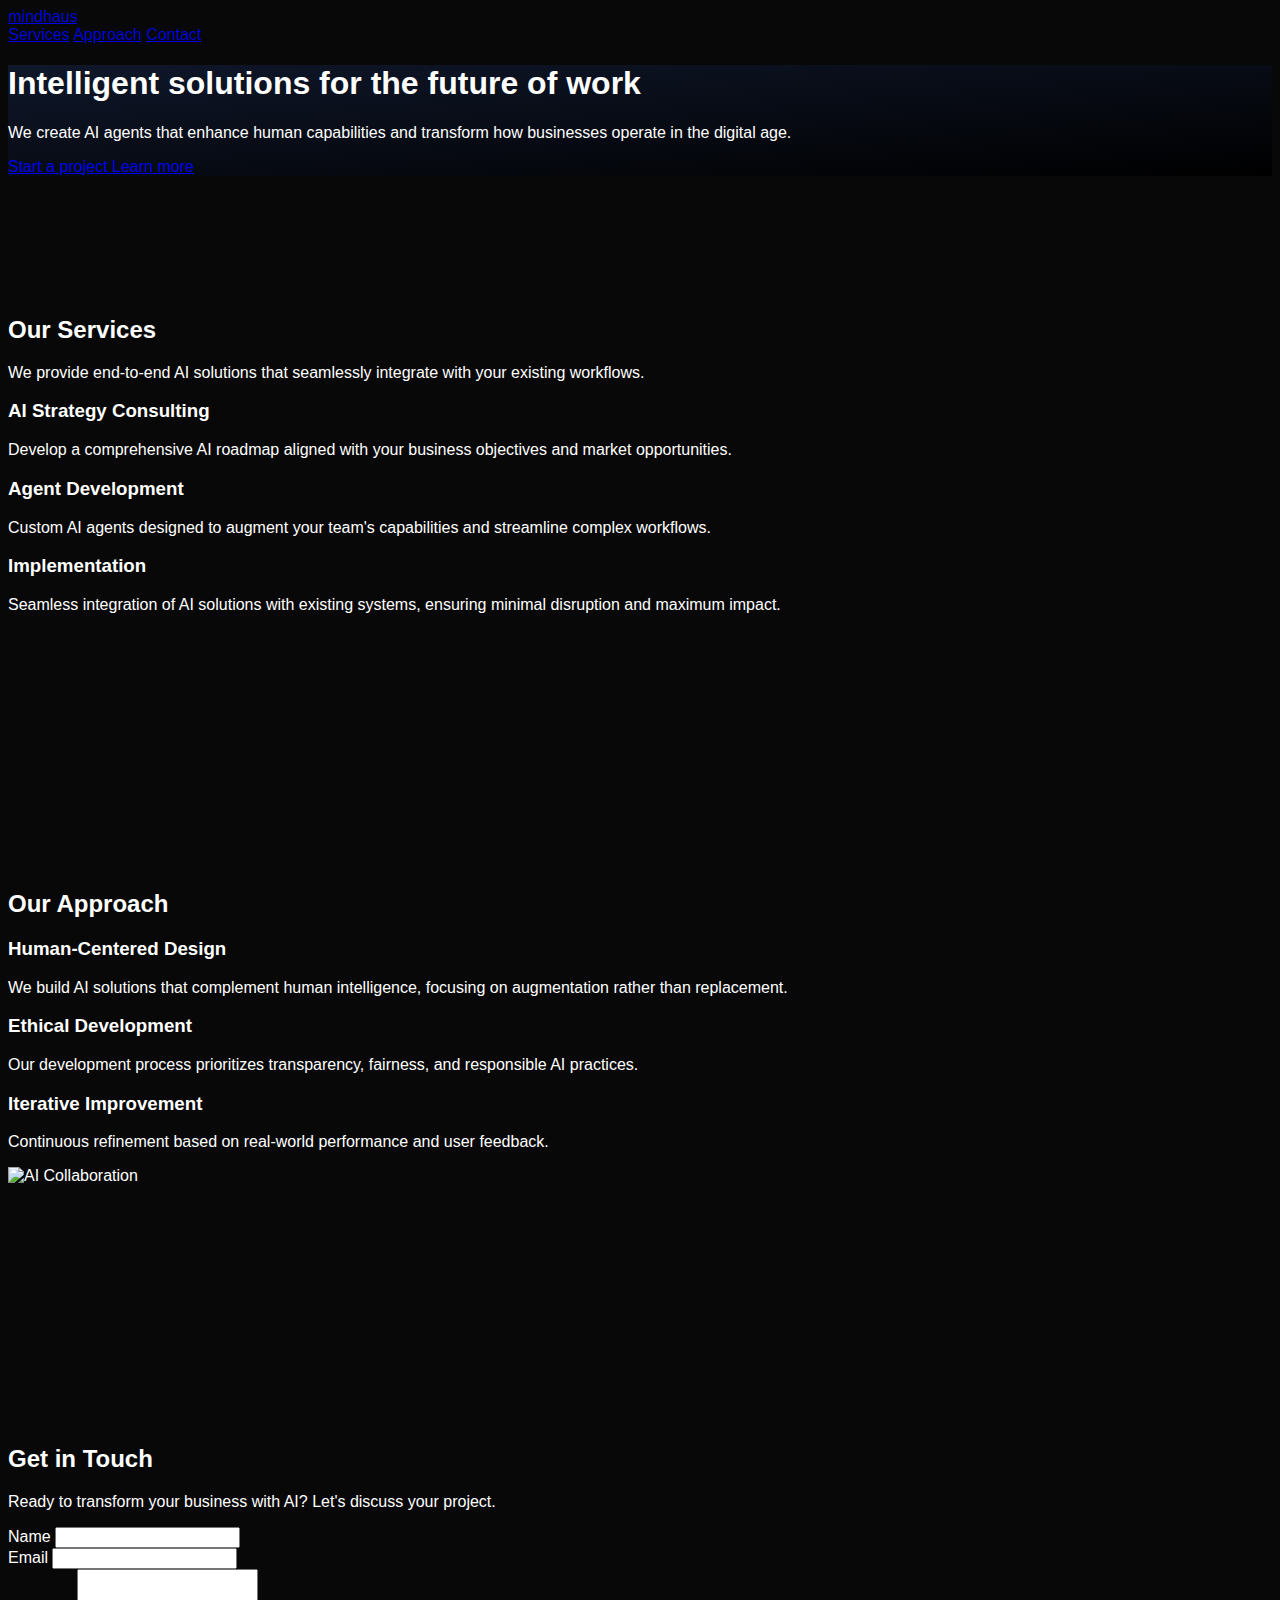
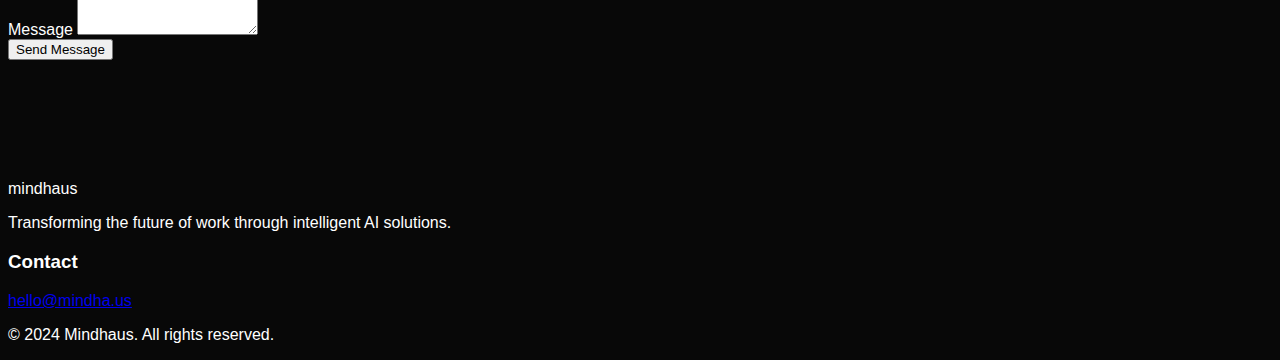
==== index.html @ bee484fa "init" ====
<!DOCTYPE html>
<html lang="en">
<head>
    <meta charset="UTF-8">
    <meta name="viewport" content="width=device-width, initial-scale=1.0">
    <title>Mindhaus - AI Agency Solutions</title>
    <script src="https://cdnjs.cloudflare.com/ajax/libs/aos/2.3.4/aos.js"></script>
    <link href="https://cdnjs.cloudflare.com/ajax/libs/aos/2.3.4/aos.css" rel="stylesheet">
    <style>
        body {
            font-family: 'Inter', -apple-system, BlinkMacSystemFont, 'Segoe UI', Roboto, sans-serif;
            background: #080808;
            color: #fff;
        }
        .nav-blur {
            background: rgba(8, 8, 8, 0.85);
            backdrop-filter: blur(12px);
            -webkit-backdrop-filter: blur(12px);
        }
        .hero-gradient {
            background: linear-gradient(to bottom right, #0F172A, #000);
        }
        .grid-pattern {
            background-size: 30px 30px;
            background-image: linear-gradient(to right, rgba(255, 255, 255, 0.05) 1px, transparent 1px),
                            linear-gradient(to bottom, rgba(255, 255, 255, 0.05) 1px, transparent 1px);
        }
        .section-spacing {
            padding: 120px 0;
        }
    </style>
</head>
<body class="min-h-screen">
    <!-- Navigation -->
    <nav class="fixed w-full z-50 nav-blur border-b border-white/10">
        <div class="max-w-7xl mx-auto px-6">
            <div class="flex items-center justify-between h-20">
                <a href="/" class="text-xl font-medium tracking-tight">
                    mindhaus
                </a>
                <div class="hidden md:flex items-center space-x-12">
                    <a href="#services" class="text-sm text-gray-300 hover:text-white transition-colors">Services</a>
                    <a href="#approach" class="text-sm text-gray-300 hover:text-white transition-colors">Approach</a>
                    <a href="#contact" class="text-sm px-5 py-2 bg-white text-black rounded hover:bg-gray-100 transition-colors">Contact</a>
                </div>
            </div>
        </div>
    </nav>

    <!-- Hero Section -->
    <section class="hero-gradient min-h-screen flex items-center relative overflow-hidden">
        <div class="grid-pattern absolute inset-0 opacity-30"></div>
        <div class="max-w-7xl mx-auto px-6 relative z-10 pt-20">
            <div class="max-w-3xl">
                <h1 class="text-5xl md:text-7xl font-medium leading-tight mb-8" data-aos="fade-up">
                    Intelligent solutions for the future of work
                </h1>
                <p class="text-xl text-gray-400 mb-12 leading-relaxed" data-aos="fade-up" data-aos-delay="100">
                    We create AI agents that enhance human capabilities and transform how businesses operate in the digital age.
                </p>
                <div class="flex flex-col sm:flex-row gap-4" data-aos="fade-up" data-aos-delay="200">
                    <a href="#contact" class="inline-block px-8 py-4 bg-white text-black rounded hover:bg-gray-100 transition-colors text-sm font-medium">
                        Start a project
                    </a>
                    <a href="#services" class="inline-block px-8 py-4 border border-white/20 rounded hover:bg-white/5 transition-colors text-sm font-medium">
                        Learn more
                    </a>
                </div>
            </div>
        </div>
    </section>

    <!-- Services Section -->
    <section id="services" class="section-spacing bg-black">
        <div class="max-w-7xl mx-auto px-6">
            <div class="mb-20">
                <h2 class="text-3xl font-medium mb-4" data-aos="fade-up">Our Services</h2>
                <p class="text-gray-400 max-w-2xl" data-aos="fade-up" data-aos-delay="100">
                    We provide end-to-end AI solutions that seamlessly integrate with your existing workflows.
                </p>
            </div>
            <div class="grid md:grid-cols-3 gap-12">
                <div data-aos="fade-up" data-aos-delay="100">
                    <h3 class="text-xl font-medium mb-4">AI Strategy Consulting</h3>
                    <p class="text-gray-400">Develop a comprehensive AI roadmap aligned with your business objectives and market opportunities.</p>
                </div>
                <div data-aos="fade-up" data-aos-delay="200">
                    <h3 class="text-xl font-medium mb-4">Agent Development</h3>
                    <p class="text-gray-400">Custom AI agents designed to augment your team's capabilities and streamline complex workflows.</p>
                </div>
                <div data-aos="fade-up" data-aos-delay="300">
                    <h3 class="text-xl font-medium mb-4">Implementation</h3>
                    <p class="text-gray-400">Seamless integration of AI solutions with existing systems, ensuring minimal disruption and maximum impact.</p>
                </div>
            </div>
        </div>
    </section>

    <!-- Approach Section -->
    <section id="approach" class="section-spacing bg-[#0A0A0A]">
        <div class="max-w-7xl mx-auto px-6">
            <div class="grid md:grid-cols-2 gap-20 items-center">
                <div>
                    <h2 class="text-3xl font-medium mb-8" data-aos="fade-up">Our Approach</h2>
                    <div class="space-y-12" data-aos="fade-up" data-aos-delay="100">
                        <div>
                            <h3 class="text-xl font-medium mb-4">Human-Centered Design</h3>
                            <p class="text-gray-400">We build AI solutions that complement human intelligence, focusing on augmentation rather than replacement.</p>
                        </div>
                        <div>
                            <h3 class="text-xl font-medium mb-4">Ethical Development</h3>
                            <p class="text-gray-400">Our development process prioritizes transparency, fairness, and responsible AI practices.</p>
                        </div>
                        <div>
                            <h3 class="text-xl font-medium mb-4">Iterative Improvement</h3>
                            <p class="text-gray-400">Continuous refinement based on real-world performance and user feedback.</p>
                        </div>
                    </div>
                </div>
                <div class="relative" data-aos="fade-left">
                    <img src="/api/placeholder/800/900" alt="AI Collaboration" class="w-full rounded-lg object-cover"/>
                    <div class="absolute inset-0 bg-gradient-to-t from-black/50 to-transparent rounded-lg"></div>
                </div>
            </div>
        </div>
    </section>

    <!-- Contact Section -->
    <section id="contact" class="section-spacing bg-black">
        <div class="max-w-7xl mx-auto px-6">
            <div class="max-w-xl">
                <h2 class="text-3xl font-medium mb-4" data-aos="fade-up">Get in Touch</h2>
                <p class="text-gray-400 mb-8" data-aos="fade-up" data-aos-delay="100">
                    Ready to transform your business with AI? Let's discuss your project.
                </p>
                <form class="space-y-6" data-aos="fade-up" data-aos-delay="200">
                    <div>
                        <label for="name" class="block text-sm font-medium text-gray-400 mb-2">Name</label>
                        <input type="text" id="name" class="w-full bg-white/5 border border-white/10 rounded p-3 text-white focus:ring-2 focus:ring-white/20 focus:border-transparent transition-all">
                    </div>
                    <div>
                        <label for="email" class="block text-sm font-medium text-gray-400 mb-2">Email</label>
                        <input type="email" id="email" class="w-full bg-white/5 border border-white/10 rounded p-3 text-white focus:ring-2 focus:ring-white/20 focus:border-transparent transition-all">
                    </div>
                    <div>
                        <label for="message" class="block text-sm font-medium text-gray-400 mb-2">Message</label>
                        <textarea id="message" rows="4" class="w-full bg-white/5 border border-white/10 rounded p-3 text-white focus:ring-2 focus:ring-white/20 focus:border-transparent transition-all"></textarea>
                    </div>
                    <button type="submit" class="w-full bg-white text-black px-6 py-4 rounded hover:bg-gray-100 transition-colors text-sm font-medium">
                        Send Message
                    </button>
                </form>
            </div>
        </div>
    </section>

    <!-- Footer -->
    <footer class="py-20 bg-black border-t border-white/10">
        <div class="max-w-7xl mx-auto px-6">
            <div class="grid md:grid-cols-2 gap-12">
                <div>
                    <div class="text-xl font-medium mb-4">mindhaus</div>
                    <p class="text-gray-400 max-w-md">Transforming the future of work through intelligent AI solutions.</p>
                </div>
                <div class="md:text-right">
                    <h3 class="text-sm font-medium text-gray-400 mb-4">Contact</h3>
                    <a href="mailto:hello@mindha.us" class="text-white hover:text-gray-300 transition-colors">hello@mindha.us</a>
                </div>
            </div>
            <div class="mt-20 pt-8 border-t border-white/10">
                <p class="text-sm text-gray-400">&copy; 2024 Mindhaus. All rights reserved.</p>
            </div>
        </div>
    </footer>

    <script>
        AOS.init({
            duration: 800,
            once: true,
            offset: 100
        });
    </script>
</body>
</html>
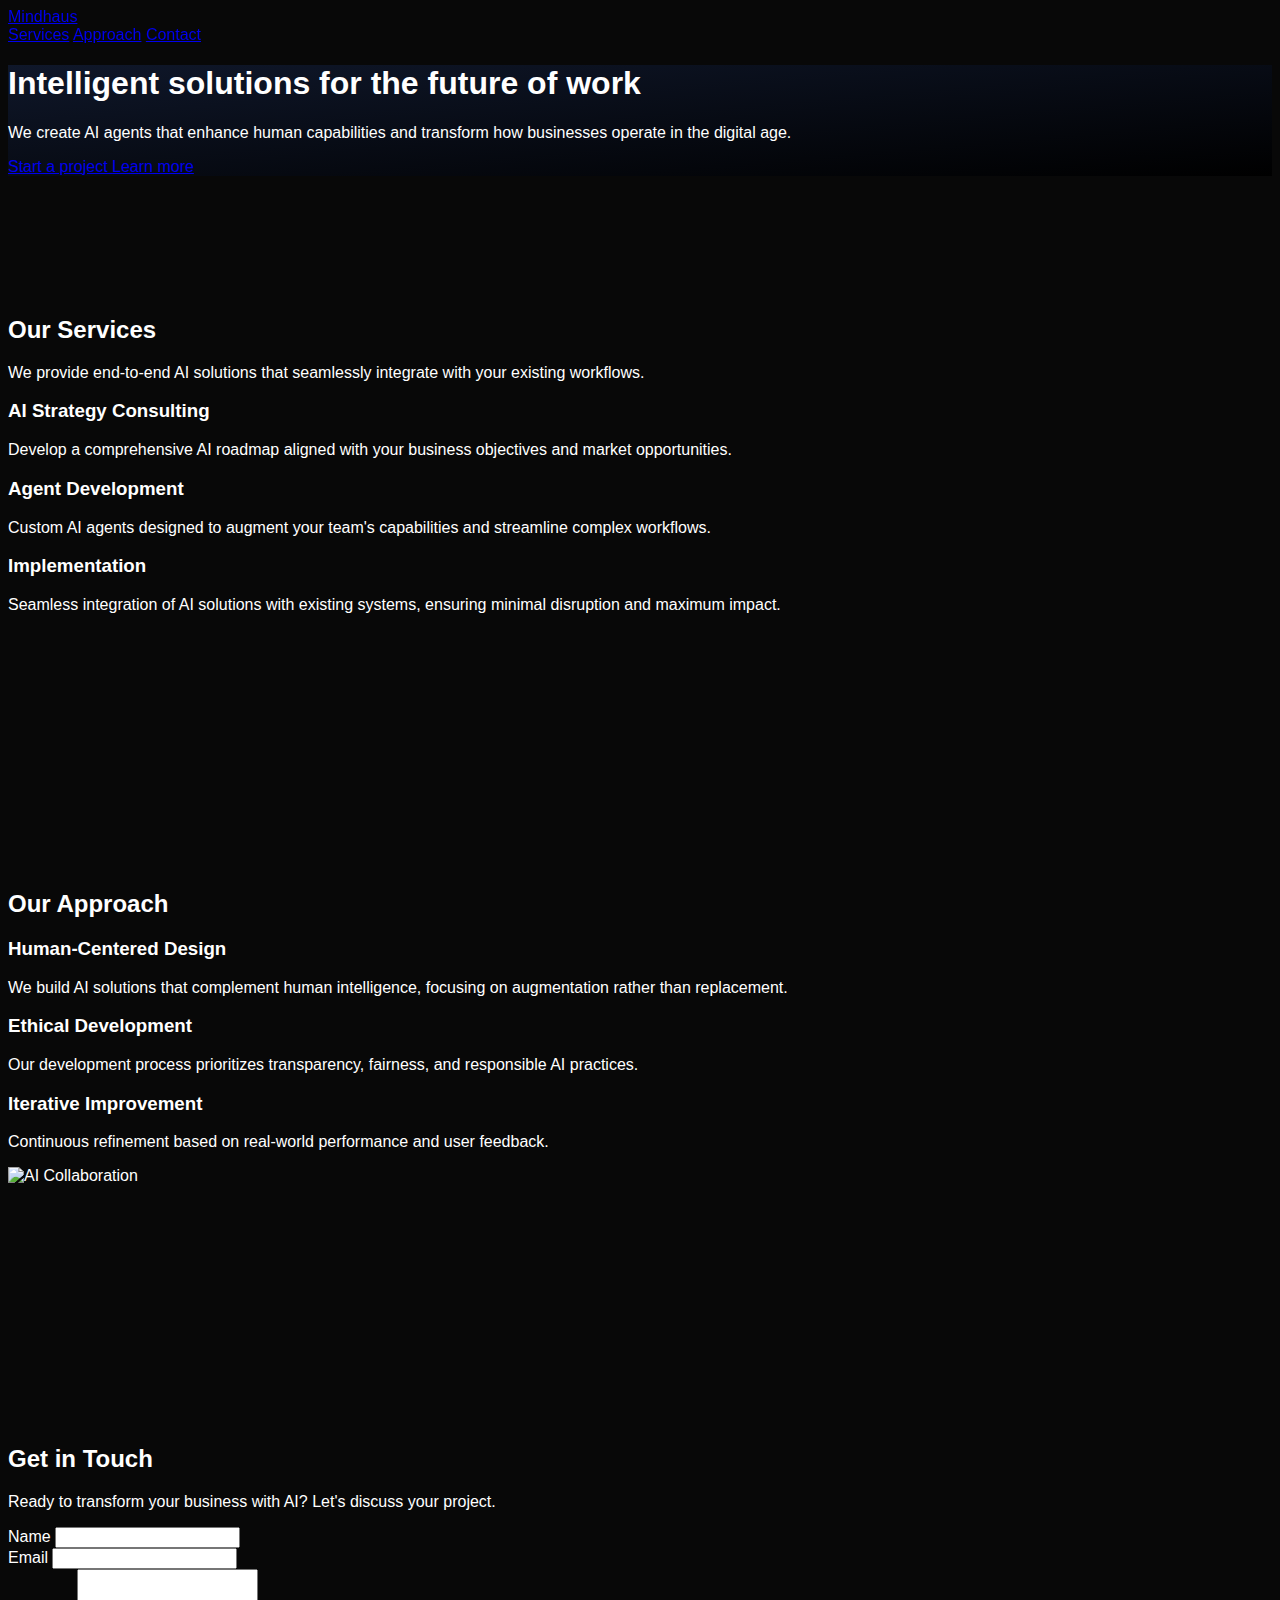
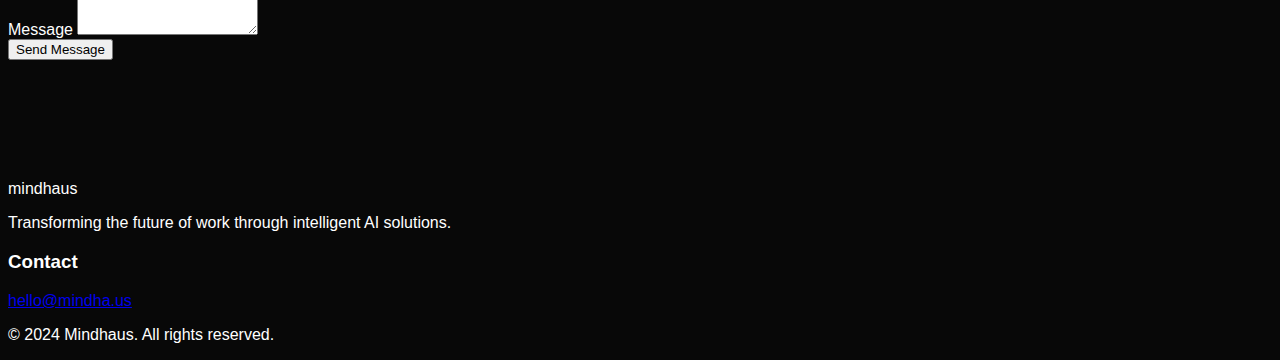
==== commit 684acb37: "tsta" ====
--- a/index.html
+++ b/index.html
@@ -36,7 +36,7 @@
         <div class="max-w-7xl mx-auto px-6">
             <div class="flex items-center justify-between h-20">
                 <a href="/" class="text-xl font-medium tracking-tight">
-                    mindhaus
+                    Mindhaus
                 </a>
                 <div class="hidden md:flex items-center space-x-12">
                     <a href="#services" class="text-sm text-gray-300 hover:text-white transition-colors">Services</a>
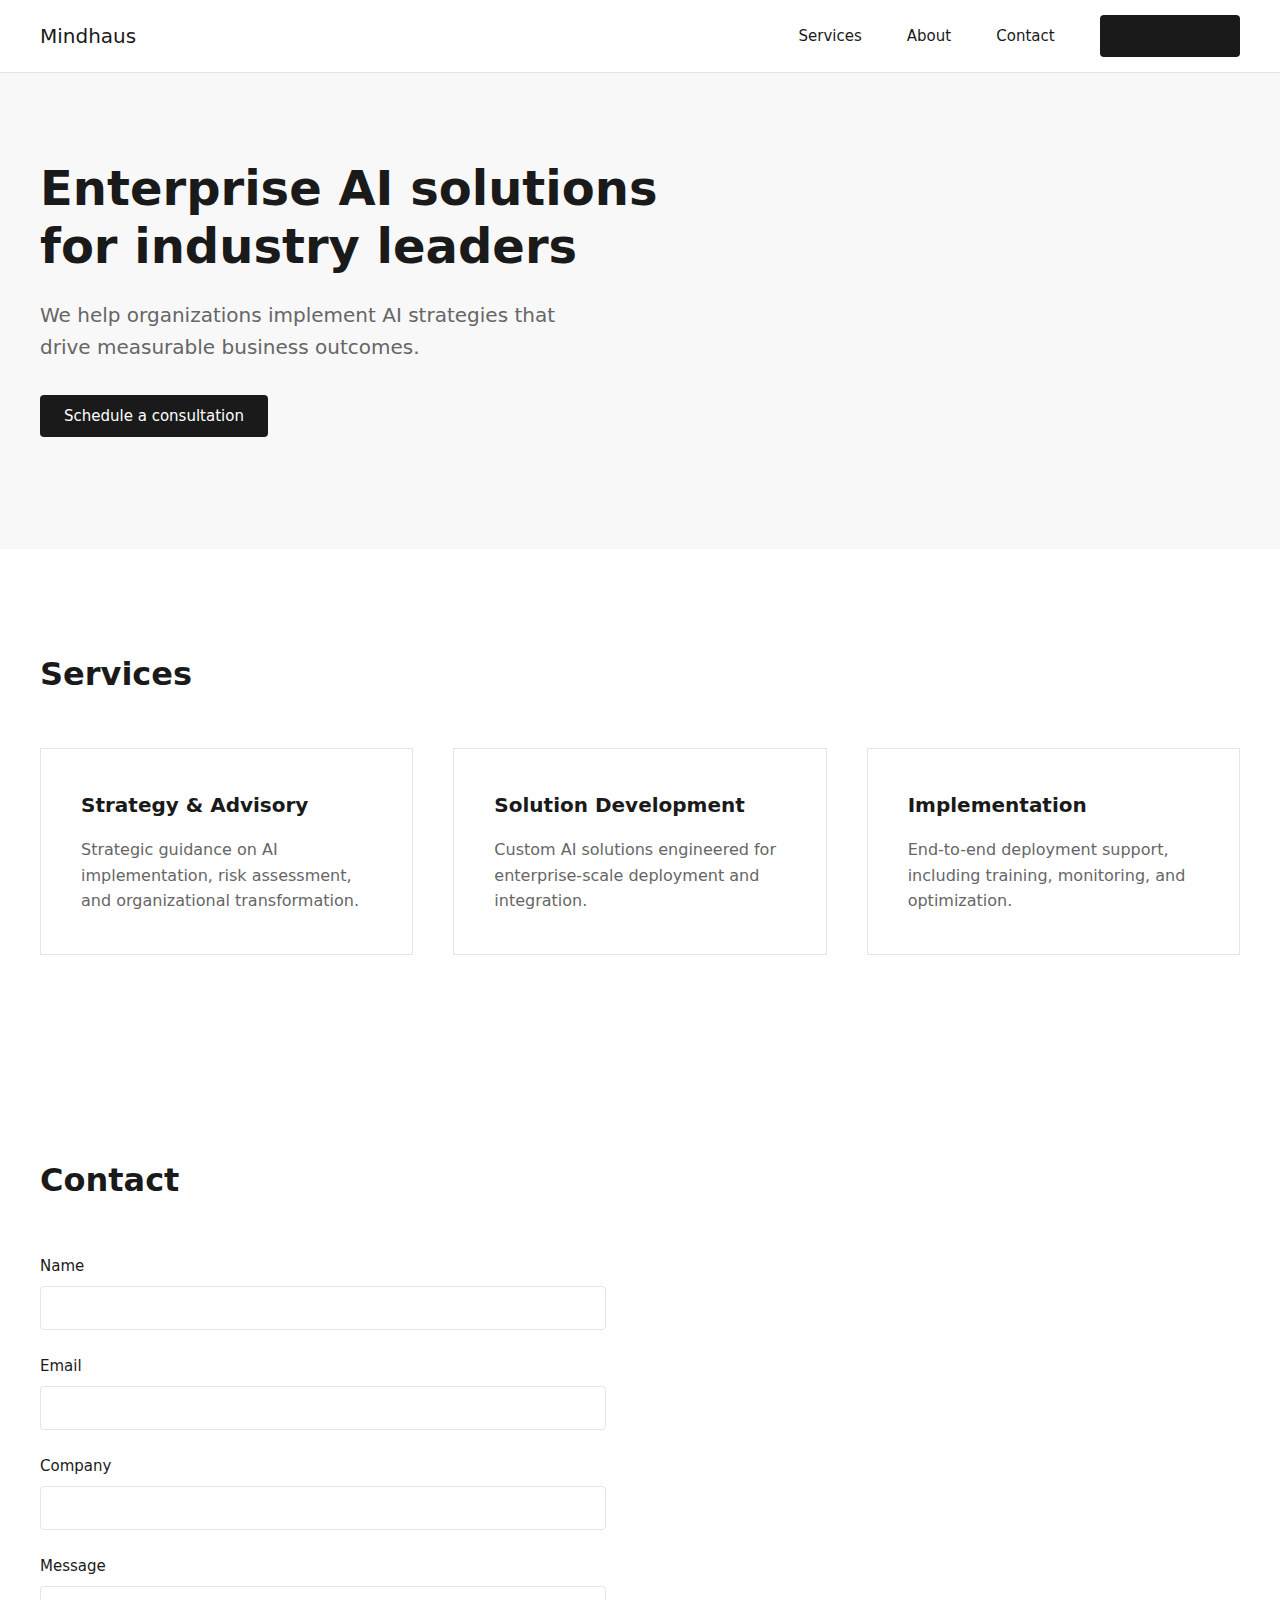
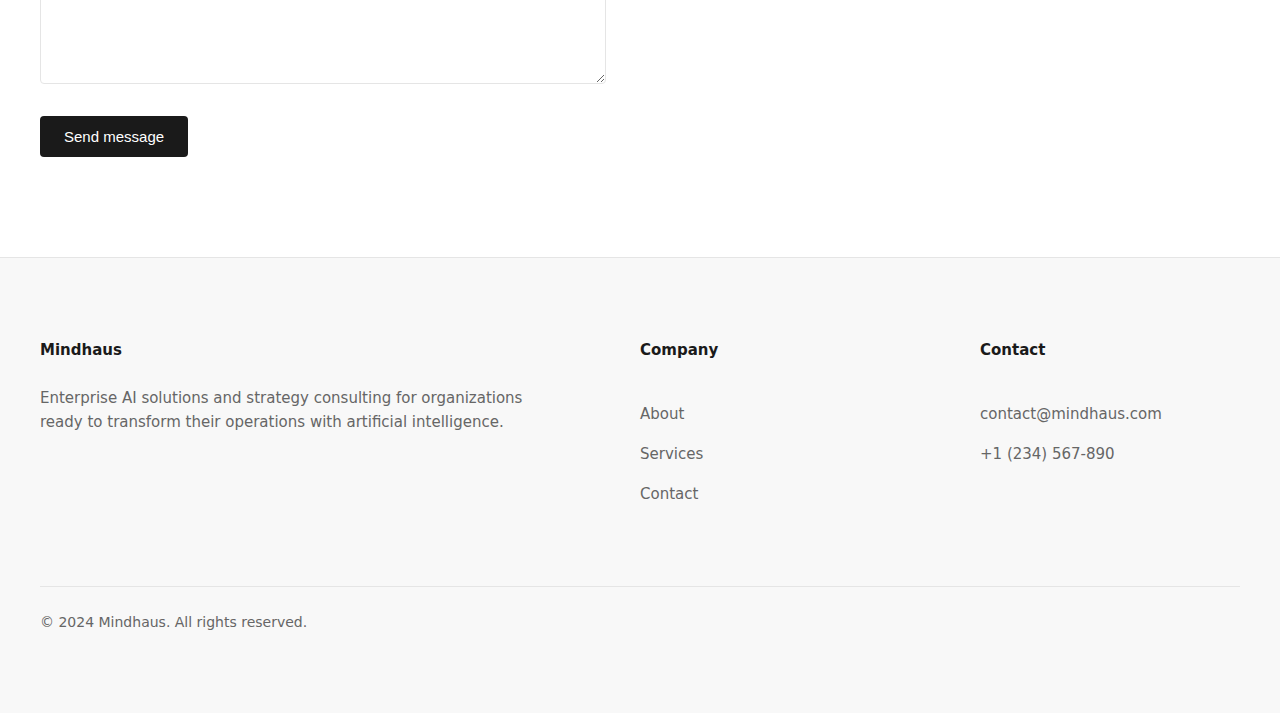
==== commit 2f36c103: "fix" ====
--- a/index.html
+++ b/index.html
@@ -3,182 +3,311 @@
 <head>
     <meta charset="UTF-8">
     <meta name="viewport" content="width=device-width, initial-scale=1.0">
-    <title>Mindhaus - AI Agency Solutions</title>
-    <script src="https://cdnjs.cloudflare.com/ajax/libs/aos/2.3.4/aos.js"></script>
-    <link href="https://cdnjs.cloudflare.com/ajax/libs/aos/2.3.4/aos.css" rel="stylesheet">
+    <title>Mindhaus | Enterprise AI Solutions</title>
     <style>
         body {
-            font-family: 'Inter', -apple-system, BlinkMacSystemFont, 'Segoe UI', Roboto, sans-serif;
-            background: #080808;
-            color: #fff;
-        }
-        .nav-blur {
-            background: rgba(8, 8, 8, 0.85);
-            backdrop-filter: blur(12px);
-            -webkit-backdrop-filter: blur(12px);
-        }
-        .hero-gradient {
-            background: linear-gradient(to bottom right, #0F172A, #000);
-        }
-        .grid-pattern {
-            background-size: 30px 30px;
-            background-image: linear-gradient(to right, rgba(255, 255, 255, 0.05) 1px, transparent 1px),
-                            linear-gradient(to bottom, rgba(255, 255, 255, 0.05) 1px, transparent 1px);
-        }
-        .section-spacing {
-            padding: 120px 0;
+            font-family: -apple-system, BlinkMacSystemFont, 'Segoe UI', system-ui, sans-serif;
+            margin: 0;
+            line-height: 1.6;
+            color: #1A1A1A;
+            background: #FFFFFF;
+        }
+
+        .container {
+            max-width: 1200px;
+            margin: 0 auto;
+            padding: 0 24px;
+        }
+
+        /* Navigation */
+        nav {
+            border-bottom: 1px solid #E5E5E5;
+            background: white;
+            position: fixed;
+            width: 100%;
+            top: 0;
+            z-index: 1000;
+        }
+
+        .nav-content {
+            height: 72px;
+            display: flex;
+            justify-content: space-between;
+            align-items: center;
+        }
+
+        .nav-logo {
+            font-size: 20px;
+            font-weight: 500;
+            text-decoration: none;
+            color: #1A1A1A;
+        }
+
+        .nav-links a {
+            text-decoration: none;
+            color: #1A1A1A;
+            font-size: 15px;
+            margin-left: 40px;
+        }
+
+        .button {
+            background: #1A1A1A;
+            color: white;
+            padding: 12px 24px;
+            border-radius: 4px;
+            font-size: 15px;
+            font-weight: 500;
+            text-decoration: none;
+            transition: background-color 0.2s;
+        }
+
+        .button:hover {
+            background: #333;
+        }
+
+        /* Hero Section */
+        .hero {
+            padding: 160px 0 120px;
+            background: #F8F8F8;
+        }
+
+        .hero h1 {
+            font-size: 48px;
+            line-height: 1.2;
+            margin: 0 0 24px;
+            max-width: 640px;
+        }
+
+        .hero p {
+            font-size: 20px;
+            color: #666;
+            margin: 0 0 40px;
+            max-width: 540px;
+        }
+
+        /* Main Content */
+        section {
+            padding: 100px 0;
+        }
+
+        section h2 {
+            font-size: 32px;
+            margin: 0 0 48px;
+        }
+
+        .services-grid {
+            display: grid;
+            grid-template-columns: repeat(3, 1fr);
+            gap: 40px;
+        }
+
+        .service {
+            background: white;
+            padding: 40px;
+            border: 1px solid #E5E5E5;
+        }
+
+        .service h3 {
+            font-size: 20px;
+            margin: 0 0 16px;
+        }
+
+        .service p {
+            color: #666;
+            margin: 0;
+        }
+
+        /* Contact Form */
+        .contact-form {
+            max-width: 540px;
+        }
+
+        .form-group {
+            margin-bottom: 24px;
+        }
+
+        label {
+            display: block;
+            margin-bottom: 8px;
+            font-size: 15px;
+            color: #1A1A1A;
+        }
+
+        input, textarea {
+            width: 100%;
+            padding: 12px;
+            border: 1px solid #E5E5E5;
+            border-radius: 4px;
+            font-size: 15px;
+            font-family: inherit;
+        }
+
+        input:focus, textarea:focus {
+            outline: none;
+            border-color: #1A1A1A;
+        }
+
+        button {
+            background: #1A1A1A;
+            color: white;
+            padding: 12px 24px;
+            border: none;
+            border-radius: 4px;
+            font-size: 15px;
+            font-weight: 500;
+            cursor: pointer;
+        }
+
+        button:hover {
+            background: #333;
+        }
+
+        /* Footer */
+        footer {
+            background: #F8F8F8;
+            padding: 80px 0;
+            border-top: 1px solid #E5E5E5;
+        }
+
+        .footer-content {
+            display: grid;
+            grid-template-columns: 2fr 1fr 1fr;
+            gap: 80px;
+        }
+
+        .footer-content h4 {
+            font-size: 15px;
+            margin: 0 0 24px;
+        }
+
+        .footer-content p, .footer-content a {
+            color: #666;
+            text-decoration: none;
+            font-size: 15px;
+            margin: 0;
+        }
+
+        .footer-links {
+            display: flex;
+            flex-direction: column;
+            gap: 16px;
+        }
+
+        .copyright {
+            margin-top: 80px;
+            padding-top: 24px;
+            border-top: 1px solid #E5E5E5;
+            color: #666;
+            font-size: 14px;
+        }
+
+        @media (max-width: 768px) {
+            .services-grid {
+                grid-template-columns: 1fr;
+            }
+
+            .footer-content {
+                grid-template-columns: 1fr;
+                gap: 40px;
+            }
+
+            .nav-links {
+                display: none;
+            }
         }
     </style>
 </head>
-<body class="min-h-screen">
-    <!-- Navigation -->
-    <nav class="fixed w-full z-50 nav-blur border-b border-white/10">
-        <div class="max-w-7xl mx-auto px-6">
-            <div class="flex items-center justify-between h-20">
-                <a href="/" class="text-xl font-medium tracking-tight">
-                    Mindhaus
-                </a>
-                <div class="hidden md:flex items-center space-x-12">
-                    <a href="#services" class="text-sm text-gray-300 hover:text-white transition-colors">Services</a>
-                    <a href="#approach" class="text-sm text-gray-300 hover:text-white transition-colors">Approach</a>
-                    <a href="#contact" class="text-sm px-5 py-2 bg-white text-black rounded hover:bg-gray-100 transition-colors">Contact</a>
-                </div>
+<body>
+    <nav>
+        <div class="container nav-content">
+            <a href="/" class="nav-logo">Mindhaus</a>
+            <div class="nav-links">
+                <a href="#services">Services</a>
+                <a href="#about">About</a>
+                <a href="#contact">Contact</a>
+                <a href="#contact" class="button">Get in touch</a>
             </div>
         </div>
     </nav>
 
-    <!-- Hero Section -->
-    <section class="hero-gradient min-h-screen flex items-center relative overflow-hidden">
-        <div class="grid-pattern absolute inset-0 opacity-30"></div>
-        <div class="max-w-7xl mx-auto px-6 relative z-10 pt-20">
-            <div class="max-w-3xl">
-                <h1 class="text-5xl md:text-7xl font-medium leading-tight mb-8" data-aos="fade-up">
-                    Intelligent solutions for the future of work
-                </h1>
-                <p class="text-xl text-gray-400 mb-12 leading-relaxed" data-aos="fade-up" data-aos-delay="100">
-                    We create AI agents that enhance human capabilities and transform how businesses operate in the digital age.
-                </p>
-                <div class="flex flex-col sm:flex-row gap-4" data-aos="fade-up" data-aos-delay="200">
-                    <a href="#contact" class="inline-block px-8 py-4 bg-white text-black rounded hover:bg-gray-100 transition-colors text-sm font-medium">
-                        Start a project
-                    </a>
-                    <a href="#services" class="inline-block px-8 py-4 border border-white/20 rounded hover:bg-white/5 transition-colors text-sm font-medium">
-                        Learn more
-                    </a>
-                </div>
-            </div>
+    <section class="hero">
+        <div class="container">
+            <h1>Enterprise AI solutions for industry leaders</h1>
+            <p>We help organizations implement AI strategies that drive measurable business outcomes.</p>
+            <a href="#contact" class="button">Schedule a consultation</a>
         </div>
     </section>
 
-    <!-- Services Section -->
-    <section id="services" class="section-spacing bg-black">
-        <div class="max-w-7xl mx-auto px-6">
-            <div class="mb-20">
-                <h2 class="text-3xl font-medium mb-4" data-aos="fade-up">Our Services</h2>
-                <p class="text-gray-400 max-w-2xl" data-aos="fade-up" data-aos-delay="100">
-                    We provide end-to-end AI solutions that seamlessly integrate with your existing workflows.
-                </p>
-            </div>
-            <div class="grid md:grid-cols-3 gap-12">
-                <div data-aos="fade-up" data-aos-delay="100">
-                    <h3 class="text-xl font-medium mb-4">AI Strategy Consulting</h3>
-                    <p class="text-gray-400">Develop a comprehensive AI roadmap aligned with your business objectives and market opportunities.</p>
-                </div>
-                <div data-aos="fade-up" data-aos-delay="200">
-                    <h3 class="text-xl font-medium mb-4">Agent Development</h3>
-                    <p class="text-gray-400">Custom AI agents designed to augment your team's capabilities and streamline complex workflows.</p>
-                </div>
-                <div data-aos="fade-up" data-aos-delay="300">
-                    <h3 class="text-xl font-medium mb-4">Implementation</h3>
-                    <p class="text-gray-400">Seamless integration of AI solutions with existing systems, ensuring minimal disruption and maximum impact.</p>
+    <section id="services">
+        <div class="container">
+            <h2>Services</h2>
+            <div class="services-grid">
+                <div class="service">
+                    <h3>Strategy & Advisory</h3>
+                    <p>Strategic guidance on AI implementation, risk assessment, and organizational transformation.</p>
+                </div>
+                <div class="service">
+                    <h3>Solution Development</h3>
+                    <p>Custom AI solutions engineered for enterprise-scale deployment and integration.</p>
+                </div>
+                <div class="service">
+                    <h3>Implementation</h3>
+                    <p>End-to-end deployment support, including training, monitoring, and optimization.</p>
                 </div>
             </div>
         </div>
     </section>
 
-    <!-- Approach Section -->
-    <section id="approach" class="section-spacing bg-[#0A0A0A]">
-        <div class="max-w-7xl mx-auto px-6">
-            <div class="grid md:grid-cols-2 gap-20 items-center">
+    <section id="contact">
+        <div class="container">
+            <h2>Contact</h2>
+            <div class="contact-form">
+                <form>
+                    <div class="form-group">
+                        <label for="name">Name</label>
+                        <input type="text" id="name" required>
+                    </div>
+                    <div class="form-group">
+                        <label for="email">Email</label>
+                        <input type="email" id="email" required>
+                    </div>
+                    <div class="form-group">
+                        <label for="company">Company</label>
+                        <input type="text" id="company" required>
+                    </div>
+                    <div class="form-group">
+                        <label for="message">Message</label>
+                        <textarea id="message" rows="4" required></textarea>
+                    </div>
+                    <button type="submit">Send message</button>
+                </form>
+            </div>
+        </div>
+    </section>
+
+    <footer>
+        <div class="container">
+            <div class="footer-content">
                 <div>
-                    <h2 class="text-3xl font-medium mb-8" data-aos="fade-up">Our Approach</h2>
-                    <div class="space-y-12" data-aos="fade-up" data-aos-delay="100">
-                        <div>
-                            <h3 class="text-xl font-medium mb-4">Human-Centered Design</h3>
-                            <p class="text-gray-400">We build AI solutions that complement human intelligence, focusing on augmentation rather than replacement.</p>
-                        </div>
-                        <div>
-                            <h3 class="text-xl font-medium mb-4">Ethical Development</h3>
-                            <p class="text-gray-400">Our development process prioritizes transparency, fairness, and responsible AI practices.</p>
-                        </div>
-                        <div>
-                            <h3 class="text-xl font-medium mb-4">Iterative Improvement</h3>
-                            <p class="text-gray-400">Continuous refinement based on real-world performance and user feedback.</p>
-                        </div>
-                    </div>
-                </div>
-                <div class="relative" data-aos="fade-left">
-                    <img src="/api/placeholder/800/900" alt="AI Collaboration" class="w-full rounded-lg object-cover"/>
-                    <div class="absolute inset-0 bg-gradient-to-t from-black/50 to-transparent rounded-lg"></div>
-                </div>
-            </div>
-        </div>
-    </section>
-
-    <!-- Contact Section -->
-    <section id="contact" class="section-spacing bg-black">
-        <div class="max-w-7xl mx-auto px-6">
-            <div class="max-w-xl">
-                <h2 class="text-3xl font-medium mb-4" data-aos="fade-up">Get in Touch</h2>
-                <p class="text-gray-400 mb-8" data-aos="fade-up" data-aos-delay="100">
-                    Ready to transform your business with AI? Let's discuss your project.
-                </p>
-                <form class="space-y-6" data-aos="fade-up" data-aos-delay="200">
-                    <div>
-                        <label for="name" class="block text-sm font-medium text-gray-400 mb-2">Name</label>
-                        <input type="text" id="name" class="w-full bg-white/5 border border-white/10 rounded p-3 text-white focus:ring-2 focus:ring-white/20 focus:border-transparent transition-all">
-                    </div>
-                    <div>
-                        <label for="email" class="block text-sm font-medium text-gray-400 mb-2">Email</label>
-                        <input type="email" id="email" class="w-full bg-white/5 border border-white/10 rounded p-3 text-white focus:ring-2 focus:ring-white/20 focus:border-transparent transition-all">
-                    </div>
-                    <div>
-                        <label for="message" class="block text-sm font-medium text-gray-400 mb-2">Message</label>
-                        <textarea id="message" rows="4" class="w-full bg-white/5 border border-white/10 rounded p-3 text-white focus:ring-2 focus:ring-white/20 focus:border-transparent transition-all"></textarea>
-                    </div>
-                    <button type="submit" class="w-full bg-white text-black px-6 py-4 rounded hover:bg-gray-100 transition-colors text-sm font-medium">
-                        Send Message
-                    </button>
-                </form>
-            </div>
-        </div>
-    </section>
-
-    <!-- Footer -->
-    <footer class="py-20 bg-black border-t border-white/10">
-        <div class="max-w-7xl mx-auto px-6">
-            <div class="grid md:grid-cols-2 gap-12">
-                <div>
-                    <div class="text-xl font-medium mb-4">mindhaus</div>
-                    <p class="text-gray-400 max-w-md">Transforming the future of work through intelligent AI solutions.</p>
-                </div>
-                <div class="md:text-right">
-                    <h3 class="text-sm font-medium text-gray-400 mb-4">Contact</h3>
-                    <a href="mailto:hello@mindha.us" class="text-white hover:text-gray-300 transition-colors">hello@mindha.us</a>
-                </div>
-            </div>
-            <div class="mt-20 pt-8 border-t border-white/10">
-                <p class="text-sm text-gray-400">&copy; 2024 Mindhaus. All rights reserved.</p>
+                    <h4>Mindhaus</h4>
+                    <p>Enterprise AI solutions and strategy consulting for organizations ready to transform their operations with artificial intelligence.</p>
+                </div>
+                <div class="footer-links">
+                    <h4>Company</h4>
+                    <a href="#about">About</a>
+                    <a href="#services">Services</a>
+                    <a href="#contact">Contact</a>
+                </div>
+                <div class="footer-links">
+                    <h4>Contact</h4>
+                    <a href="mailto:contact@mindhaus.com">contact@mindhaus.com</a>
+                    <a href="tel:+1234567890">+1 (234) 567-890</a>
+                </div>
+            </div>
+            <div class="copyright">
+                © 2024 Mindhaus. All rights reserved.
             </div>
         </div>
     </footer>
-
-    <script>
-        AOS.init({
-            duration: 800,
-            once: true,
-            offset: 100
-        });
-    </script>
 </body>
 </html>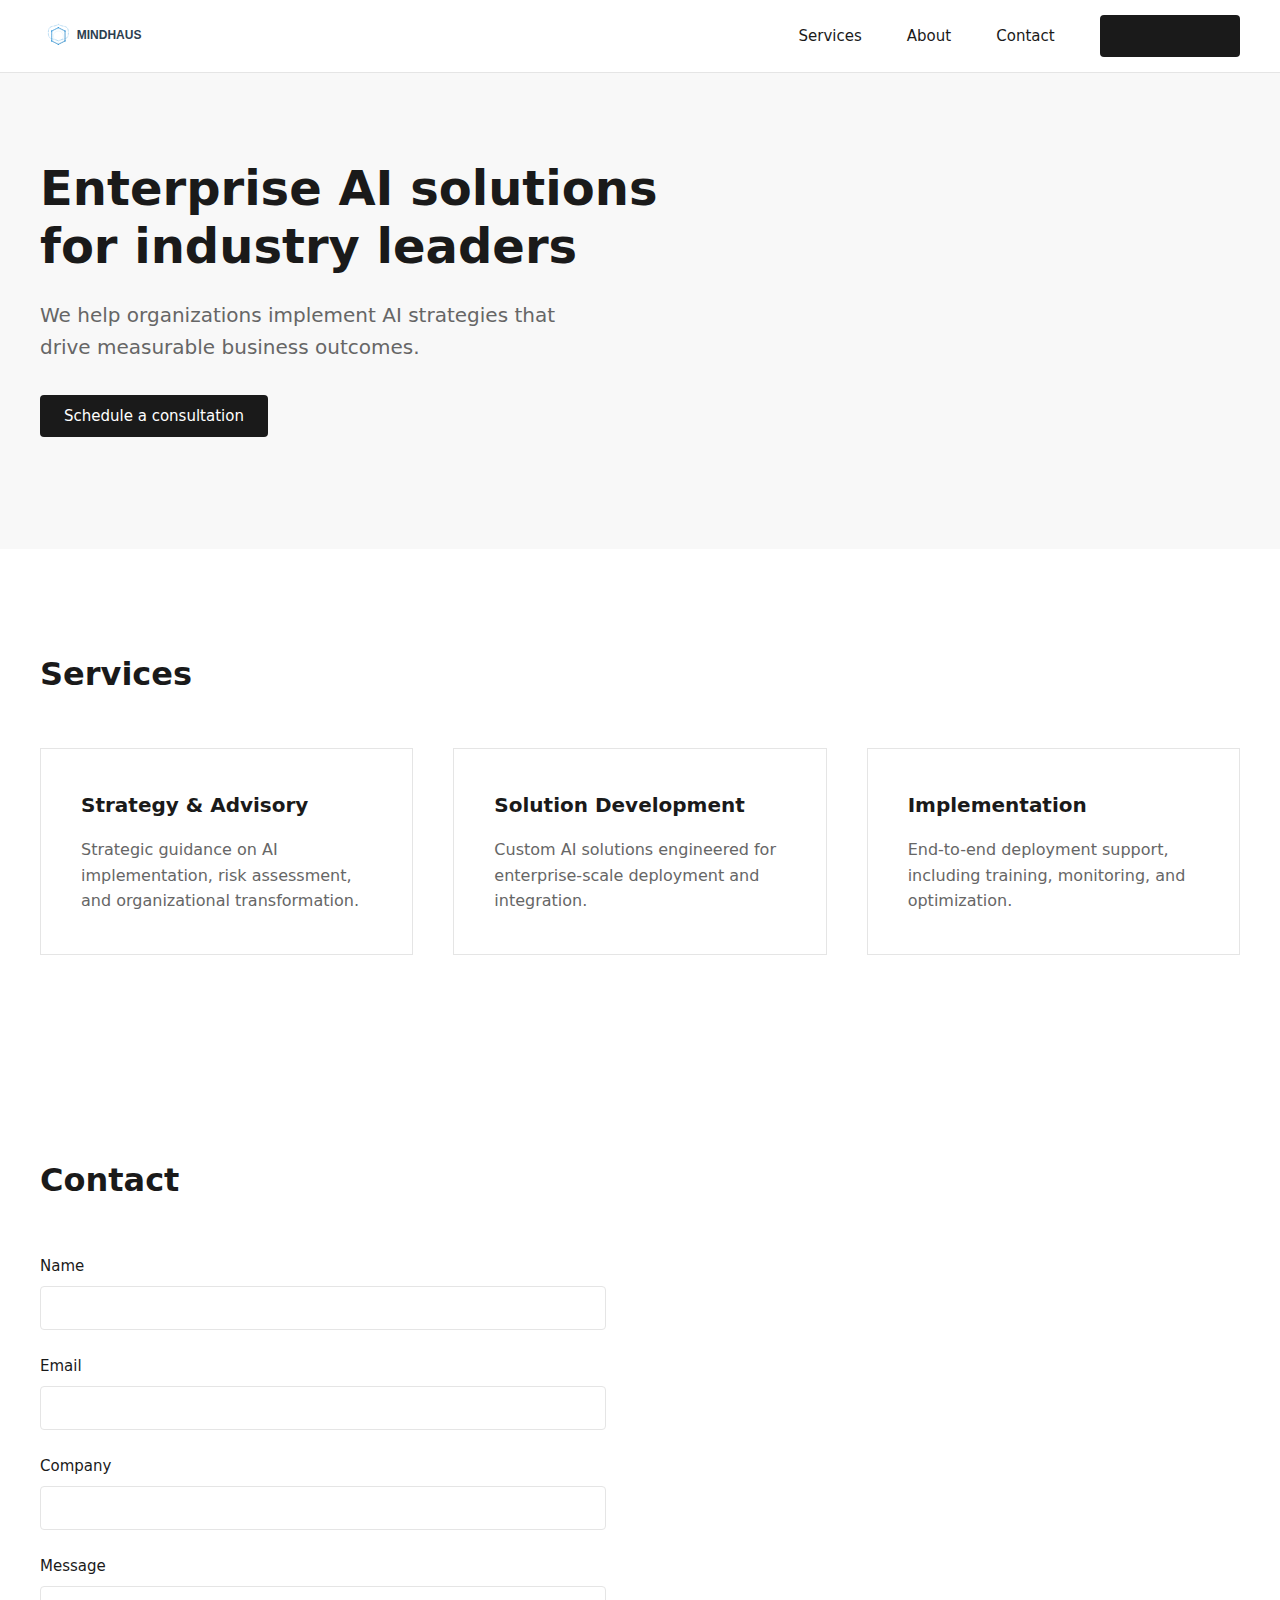
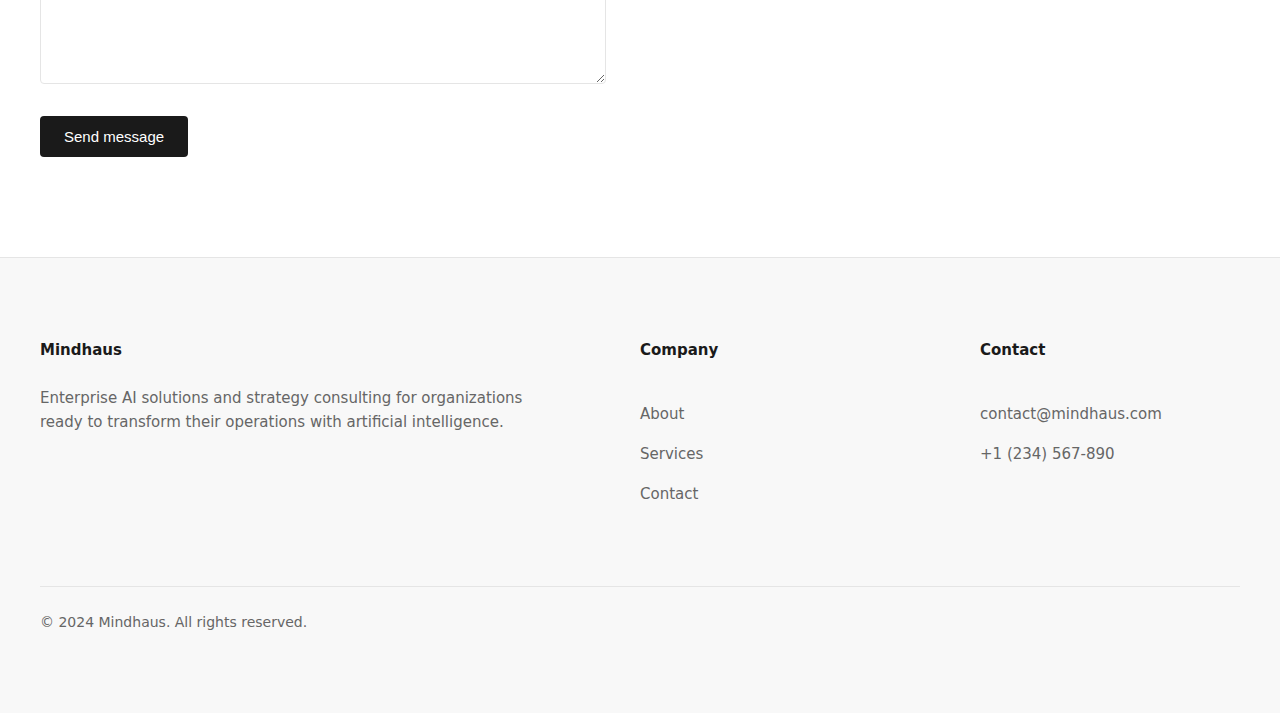
==== commit 53b1a03a: "logo" ====
--- a/index.html
+++ b/index.html
@@ -37,10 +37,15 @@
         }
 
         .nav-logo {
-            font-size: 20px;
-            font-weight: 500;
             text-decoration: none;
             color: #1A1A1A;
+            display: flex;
+            align-items: center;
+        }
+
+        .nav-logo img {
+            height: 40px;
+            width: auto;
         }
 
         .nav-links a {
@@ -220,7 +225,9 @@
 <body>
     <nav>
         <div class="container nav-content">
-            <a href="/" class="nav-logo">Mindhaus</a>
+            <a href="/" class="nav-logo">
+                <img src="logo.svg" alt="Mindhaus Logo">
+            </a>
             <div class="nav-links">
                 <a href="#services">Services</a>
                 <a href="#about">About</a>
@@ -310,4 +317,4 @@
         </div>
     </footer>
 </body>
-</html>+</html>
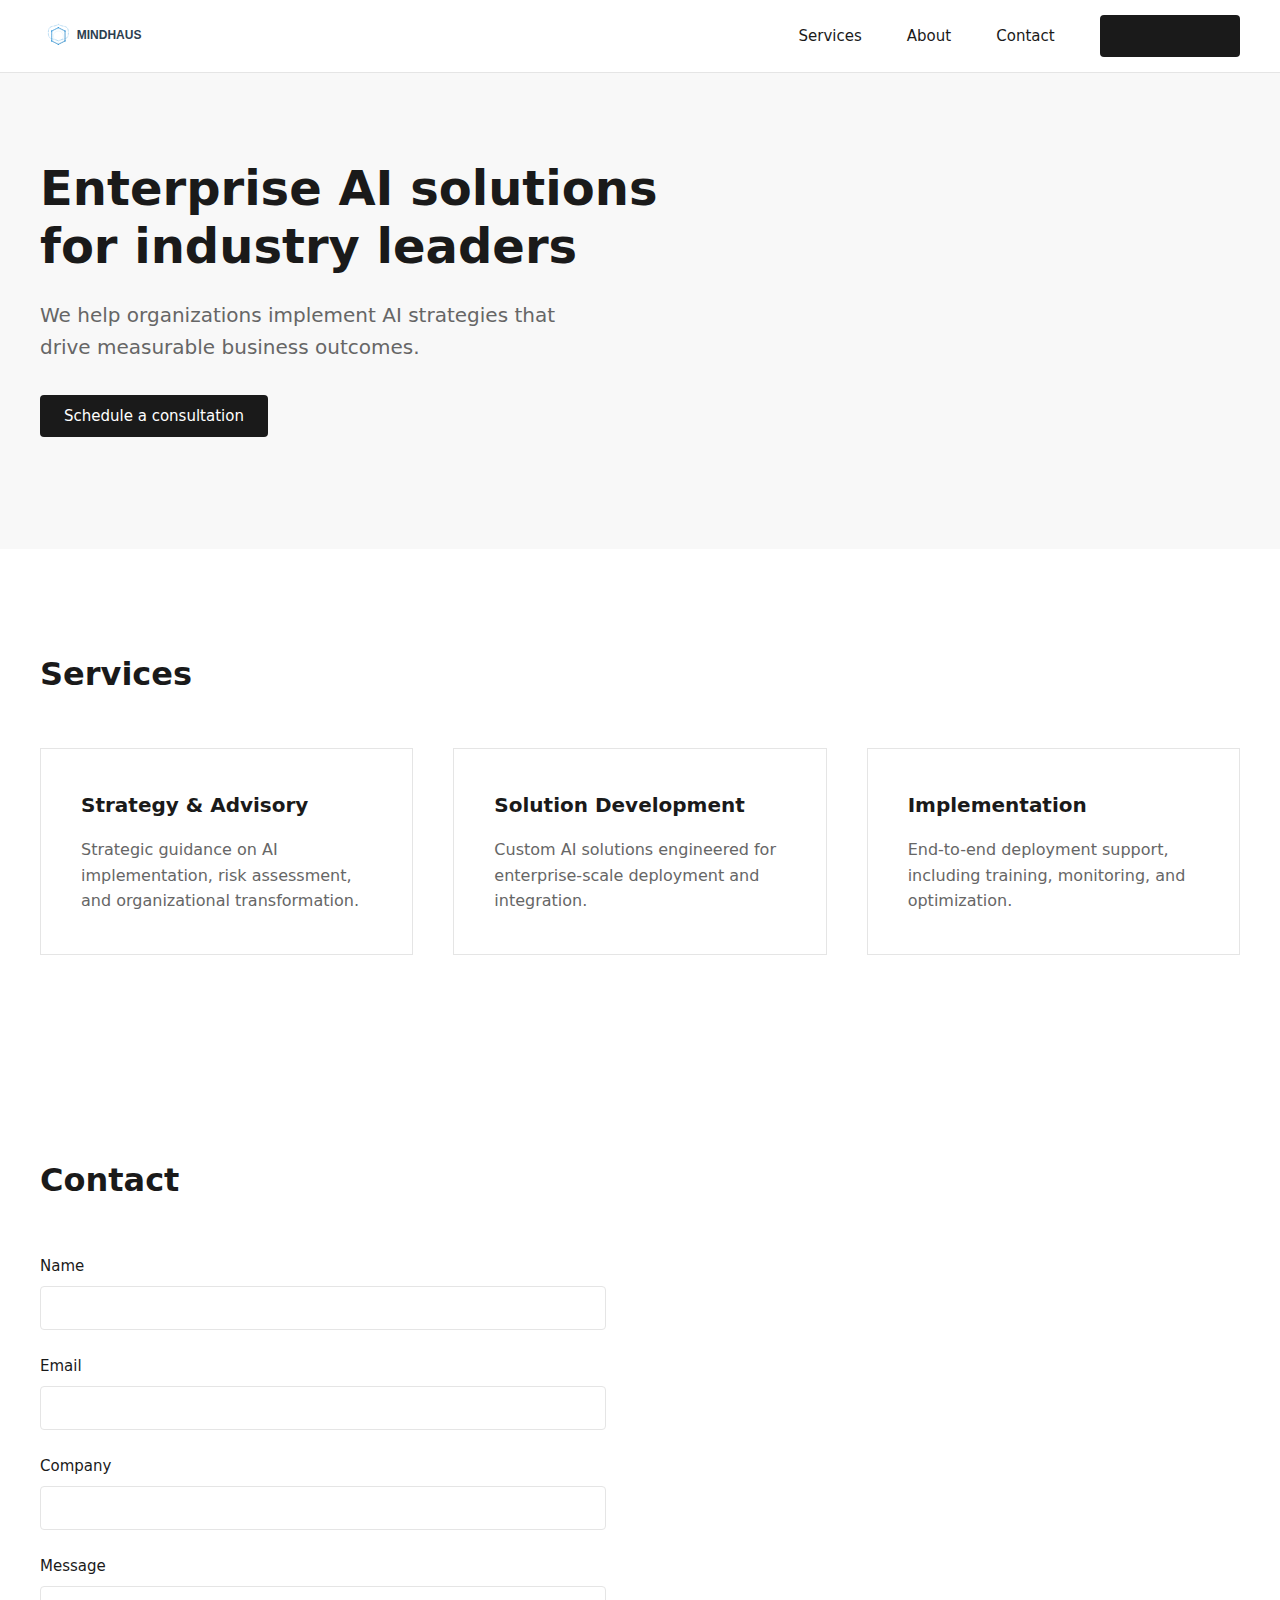
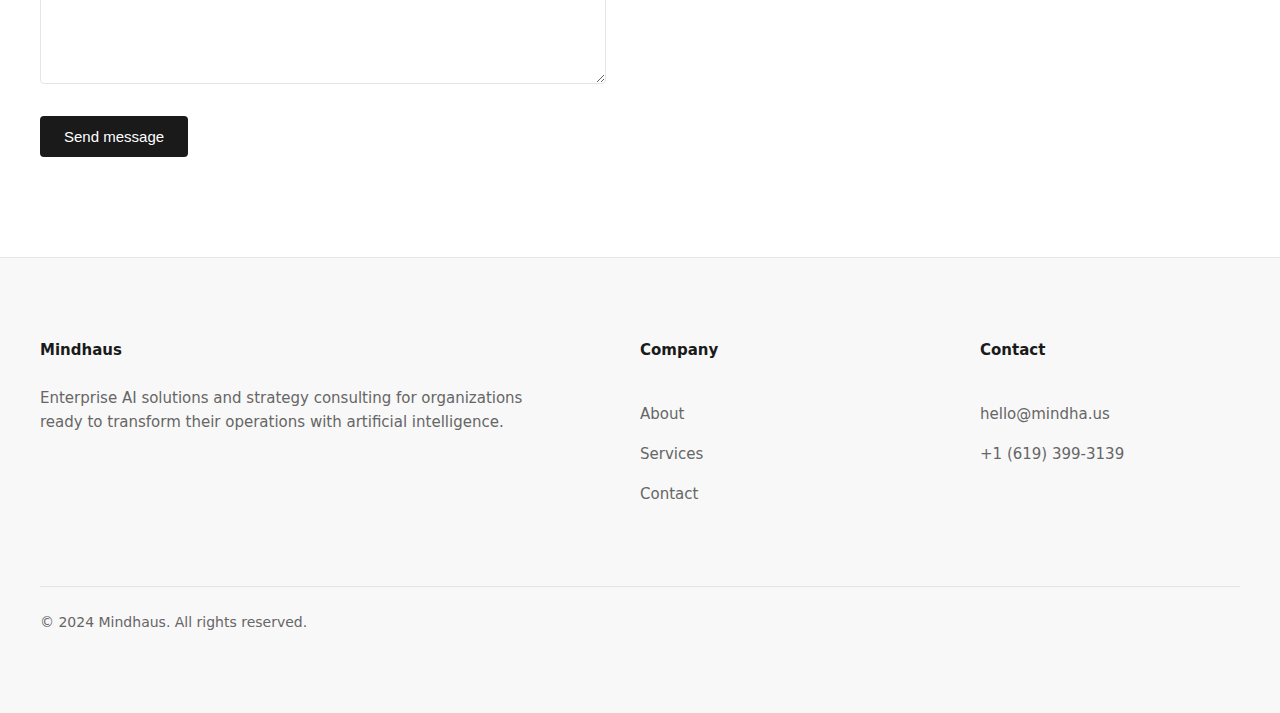
==== commit 042e7073: "contact" ====
--- a/index.html
+++ b/index.html
@@ -307,8 +307,8 @@
                 </div>
                 <div class="footer-links">
                     <h4>Contact</h4>
-                    <a href="mailto:contact@mindhaus.com">contact@mindhaus.com</a>
-                    <a href="tel:+1234567890">+1 (234) 567-890</a>
+                    <a href="mailto:contact@hello@mindha.us">hello@mindha.us</a>
+                    <a href="tel:+1234567890">+1 (619) 399-3139</a>
                 </div>
             </div>
             <div class="copyright">
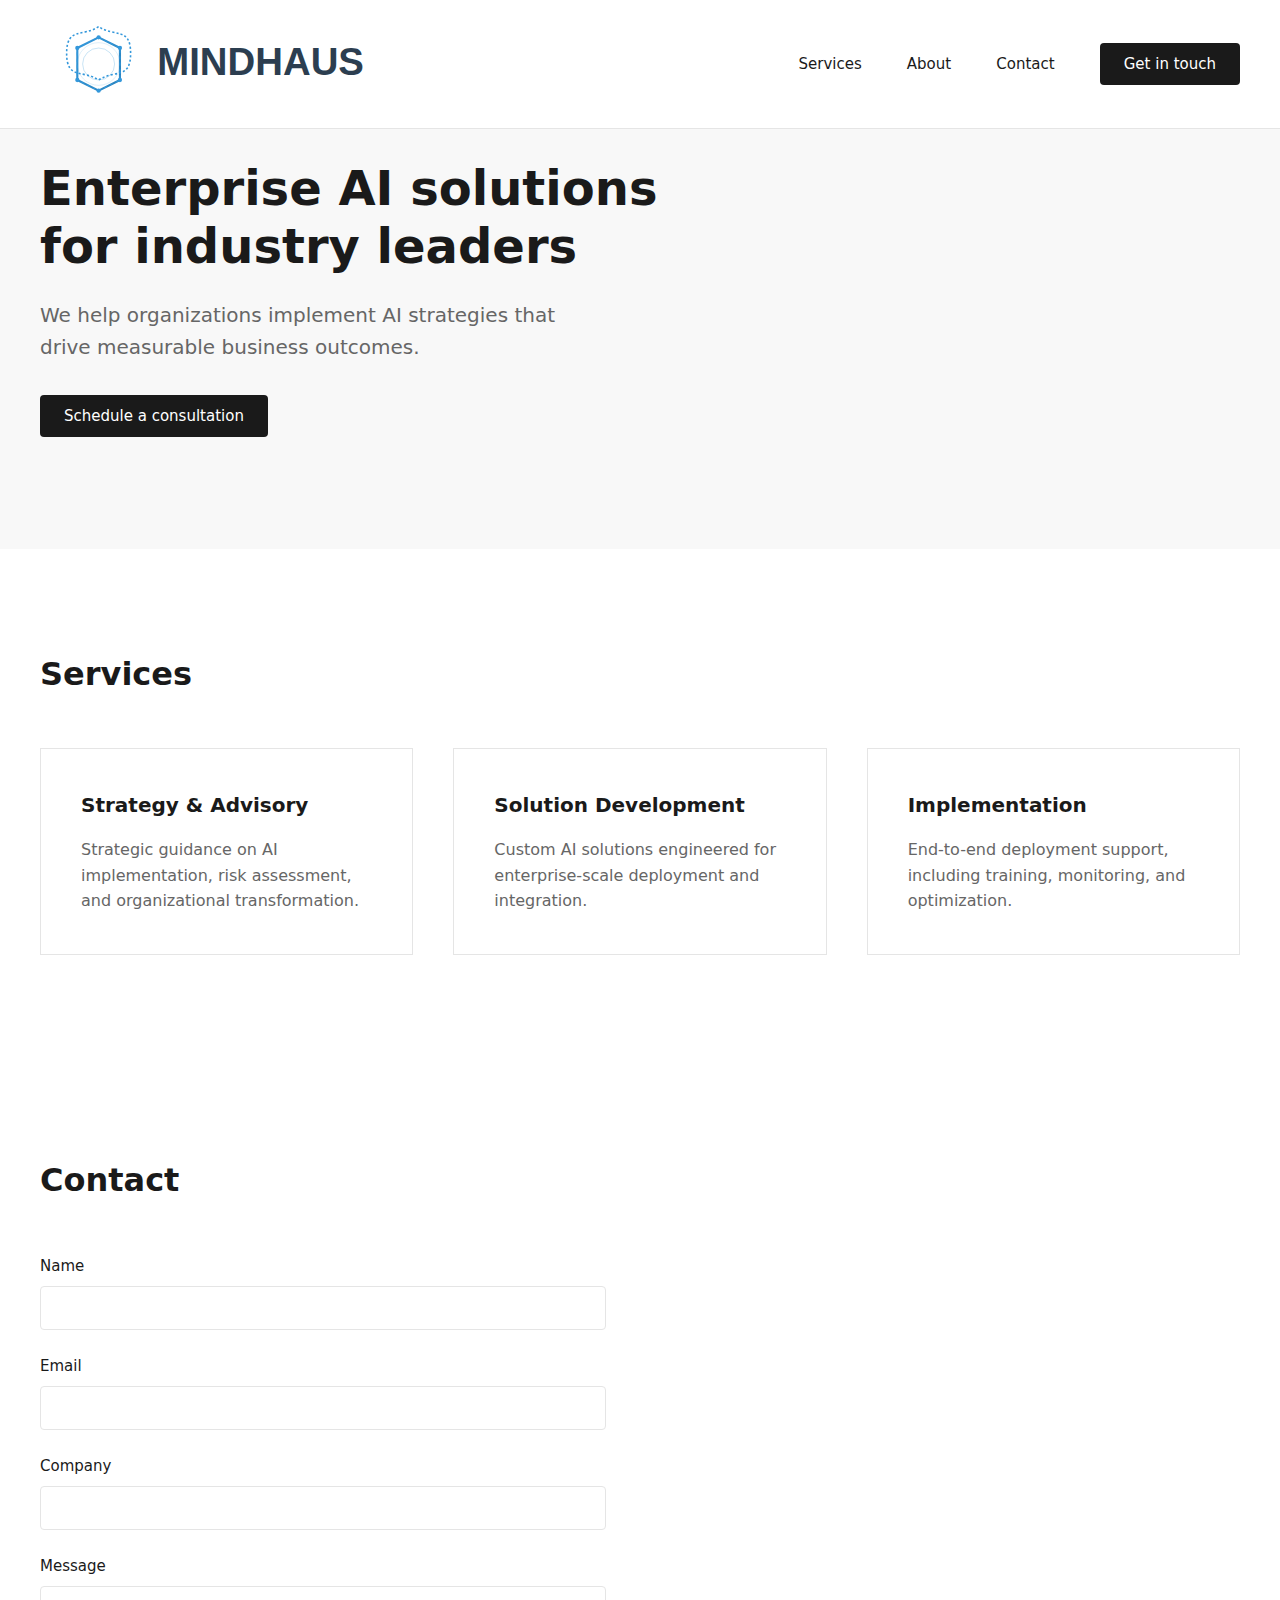
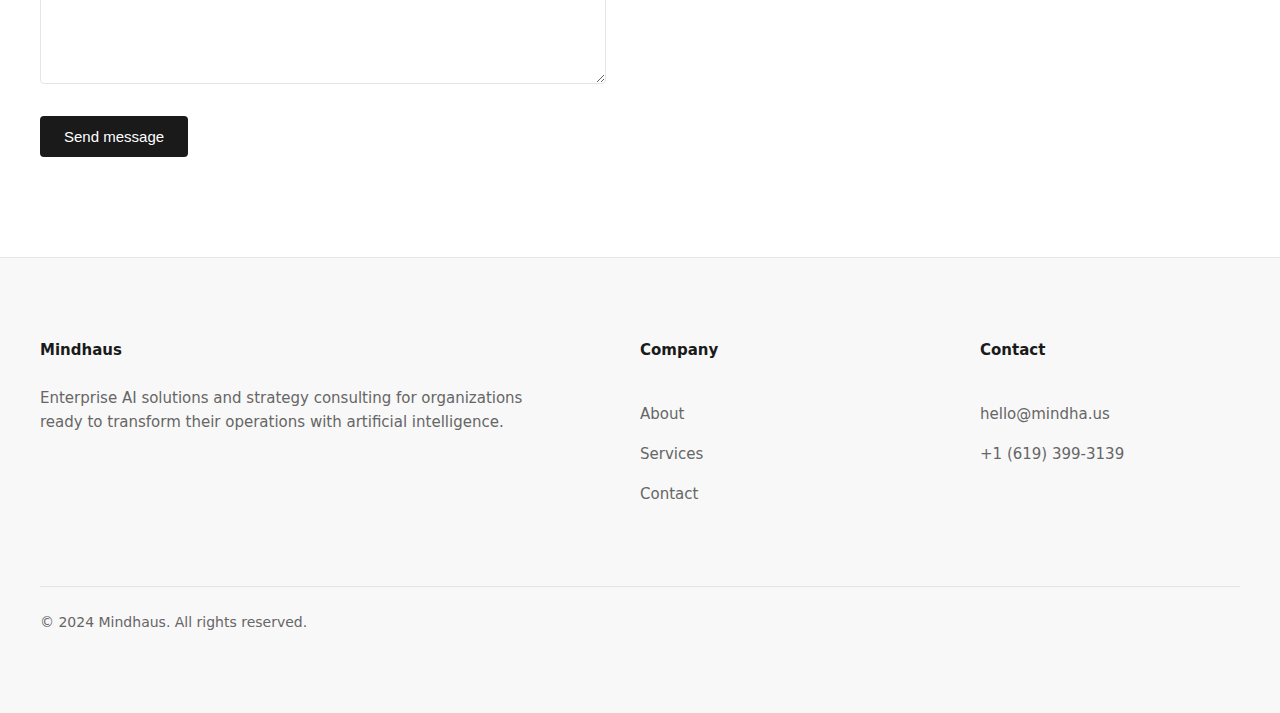
==== commit 65e34afb: "spacing" ====
--- a/index.html
+++ b/index.html
@@ -30,7 +30,7 @@
         }
 
         .nav-content {
-            height: 72px;
+            height: 128px;
             display: flex;
             justify-content: space-between;
             align-items: center;
@@ -44,7 +44,7 @@
         }
 
         .nav-logo img {
-            height: 40px;
+            height: 128px;
             width: auto;
         }
 
@@ -54,8 +54,26 @@
             font-size: 15px;
             margin-left: 40px;
         }
+        .nav-links .button {
+            text-decoration: none;
+            color: #1A1A1A;
+            font-size: 15px;
+            margin-left: 40px;
+        }
 
         .button {
+            background: #1A1A1A;
+            color: white;
+            padding: 12px 24px;
+            border-radius: 4px;
+            font-size: 15px;
+            font-weight: 500;
+            text-decoration: none;
+            transition: background-color 0.2s;
+        }
+
+        .nav-links .button {
+            
             background: #1A1A1A;
             color: white;
             padding: 12px 24px;
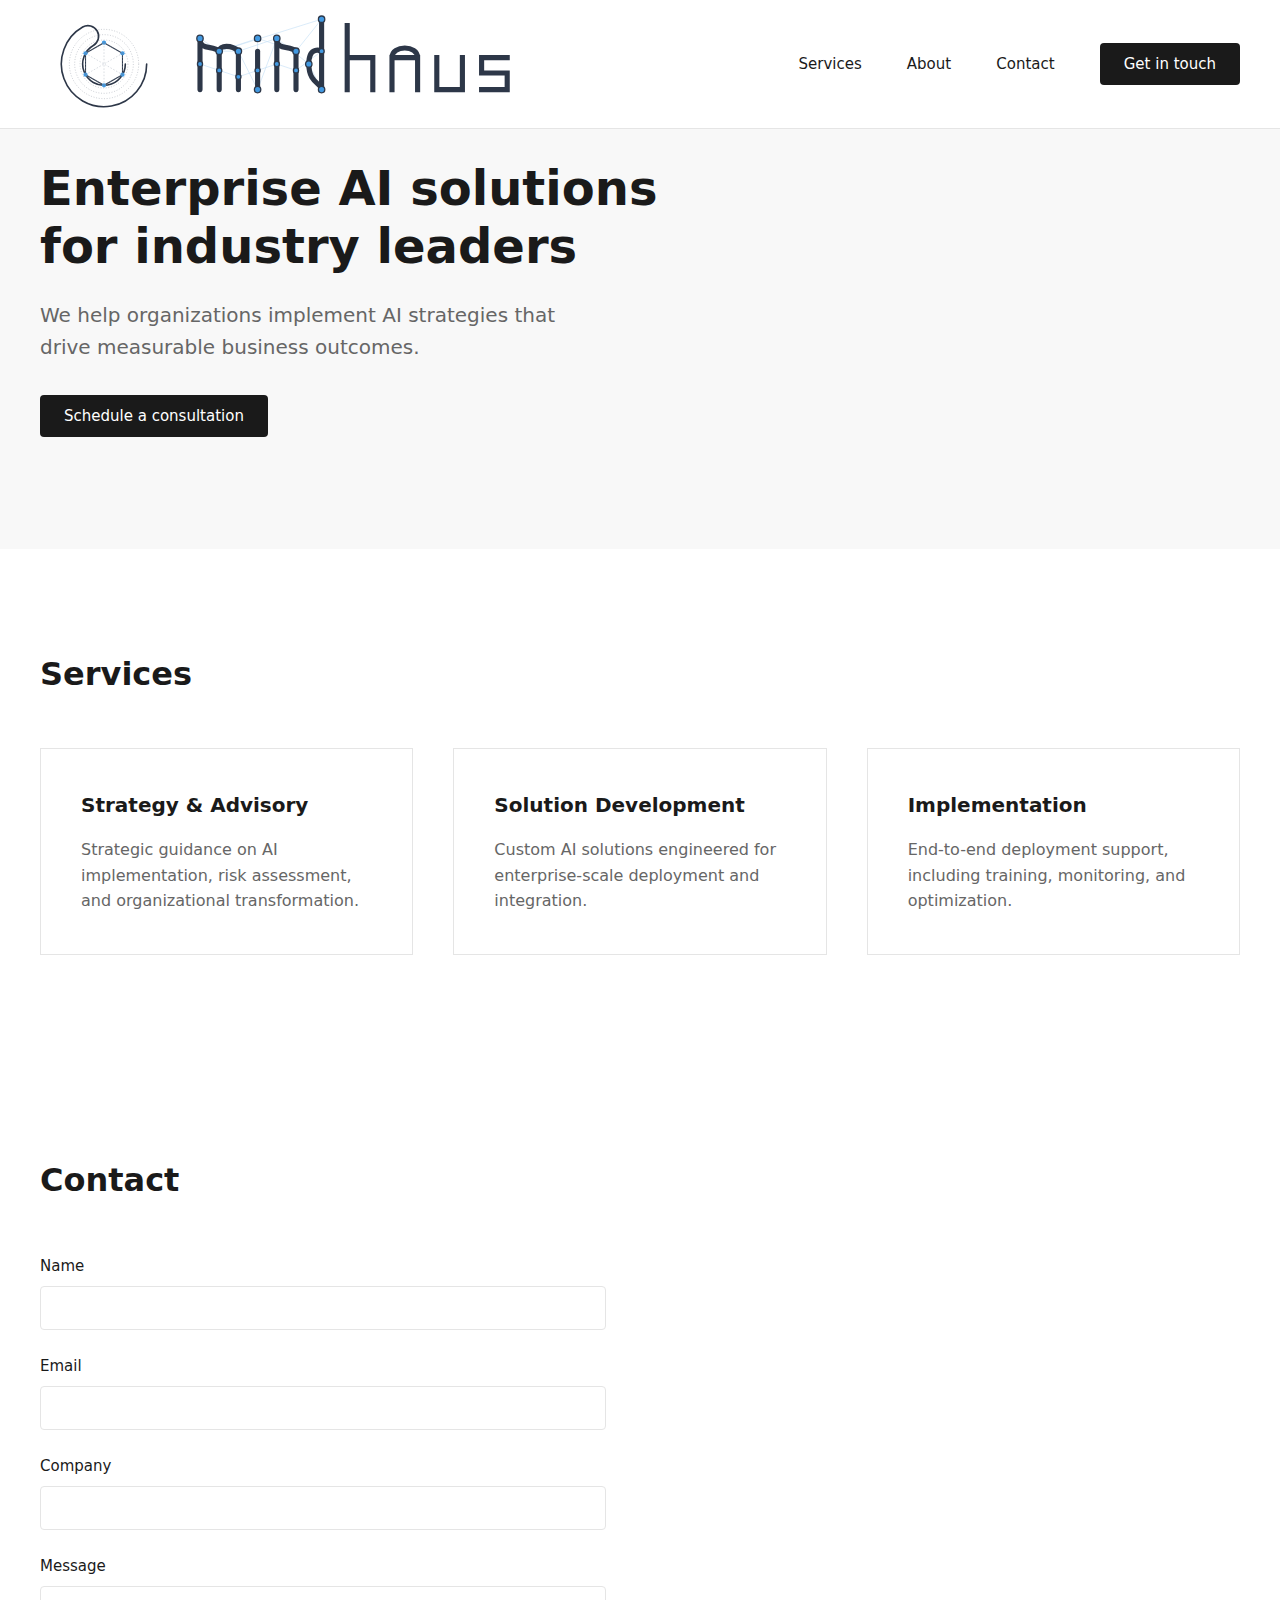
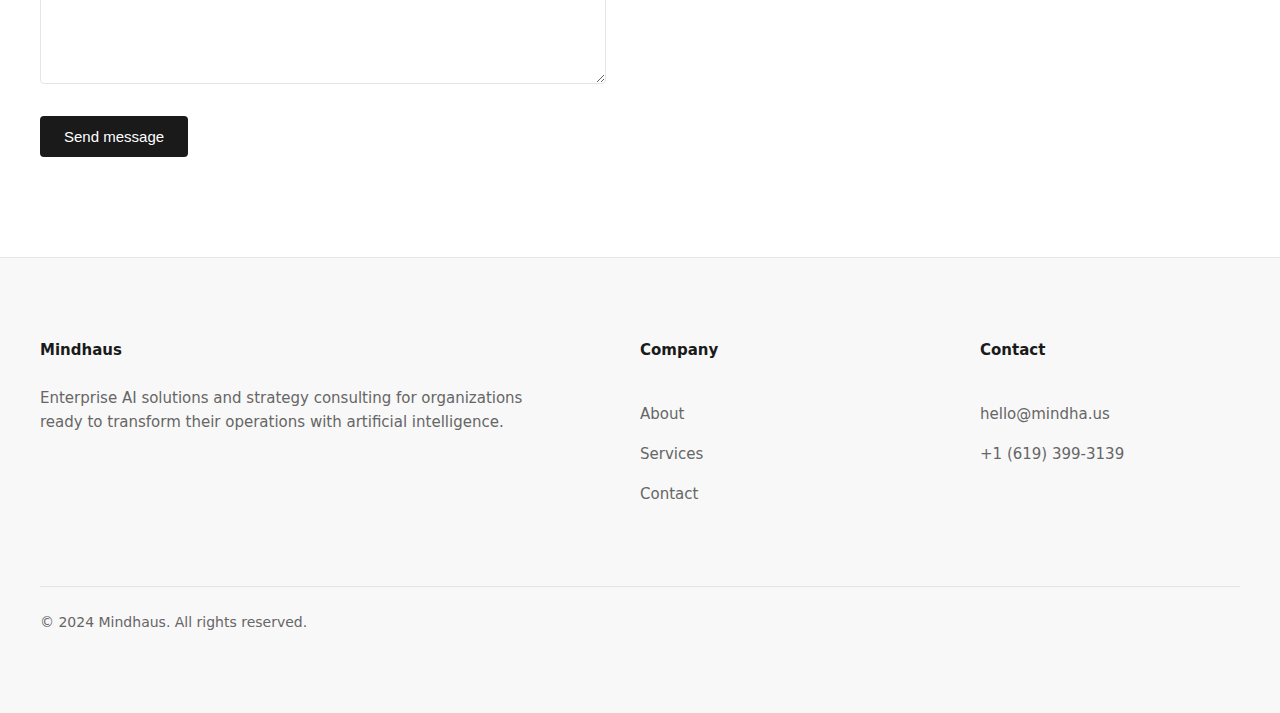
==== commit ba0d4b33: "logo" ====
--- a/index.html
+++ b/index.html
@@ -48,6 +48,10 @@
             width: auto;
         }
 
+        img.icon {
+            margin-right: -32px;
+        }
+
         .nav-links a {
             text-decoration: none;
             color: #1A1A1A;
@@ -244,7 +248,8 @@
     <nav>
         <div class="container nav-content">
             <a href="/" class="nav-logo">
-                <img src="logo.svg" alt="Mindhaus Logo">
+                <img src="icon.svg" alt="Mindhaus Icon" class="icon">
+                <img src="wordmark.svg" alt="Mindhaus Logo" class="wordmark">
             </a>
             <div class="nav-links">
                 <a href="#services">Services</a>
